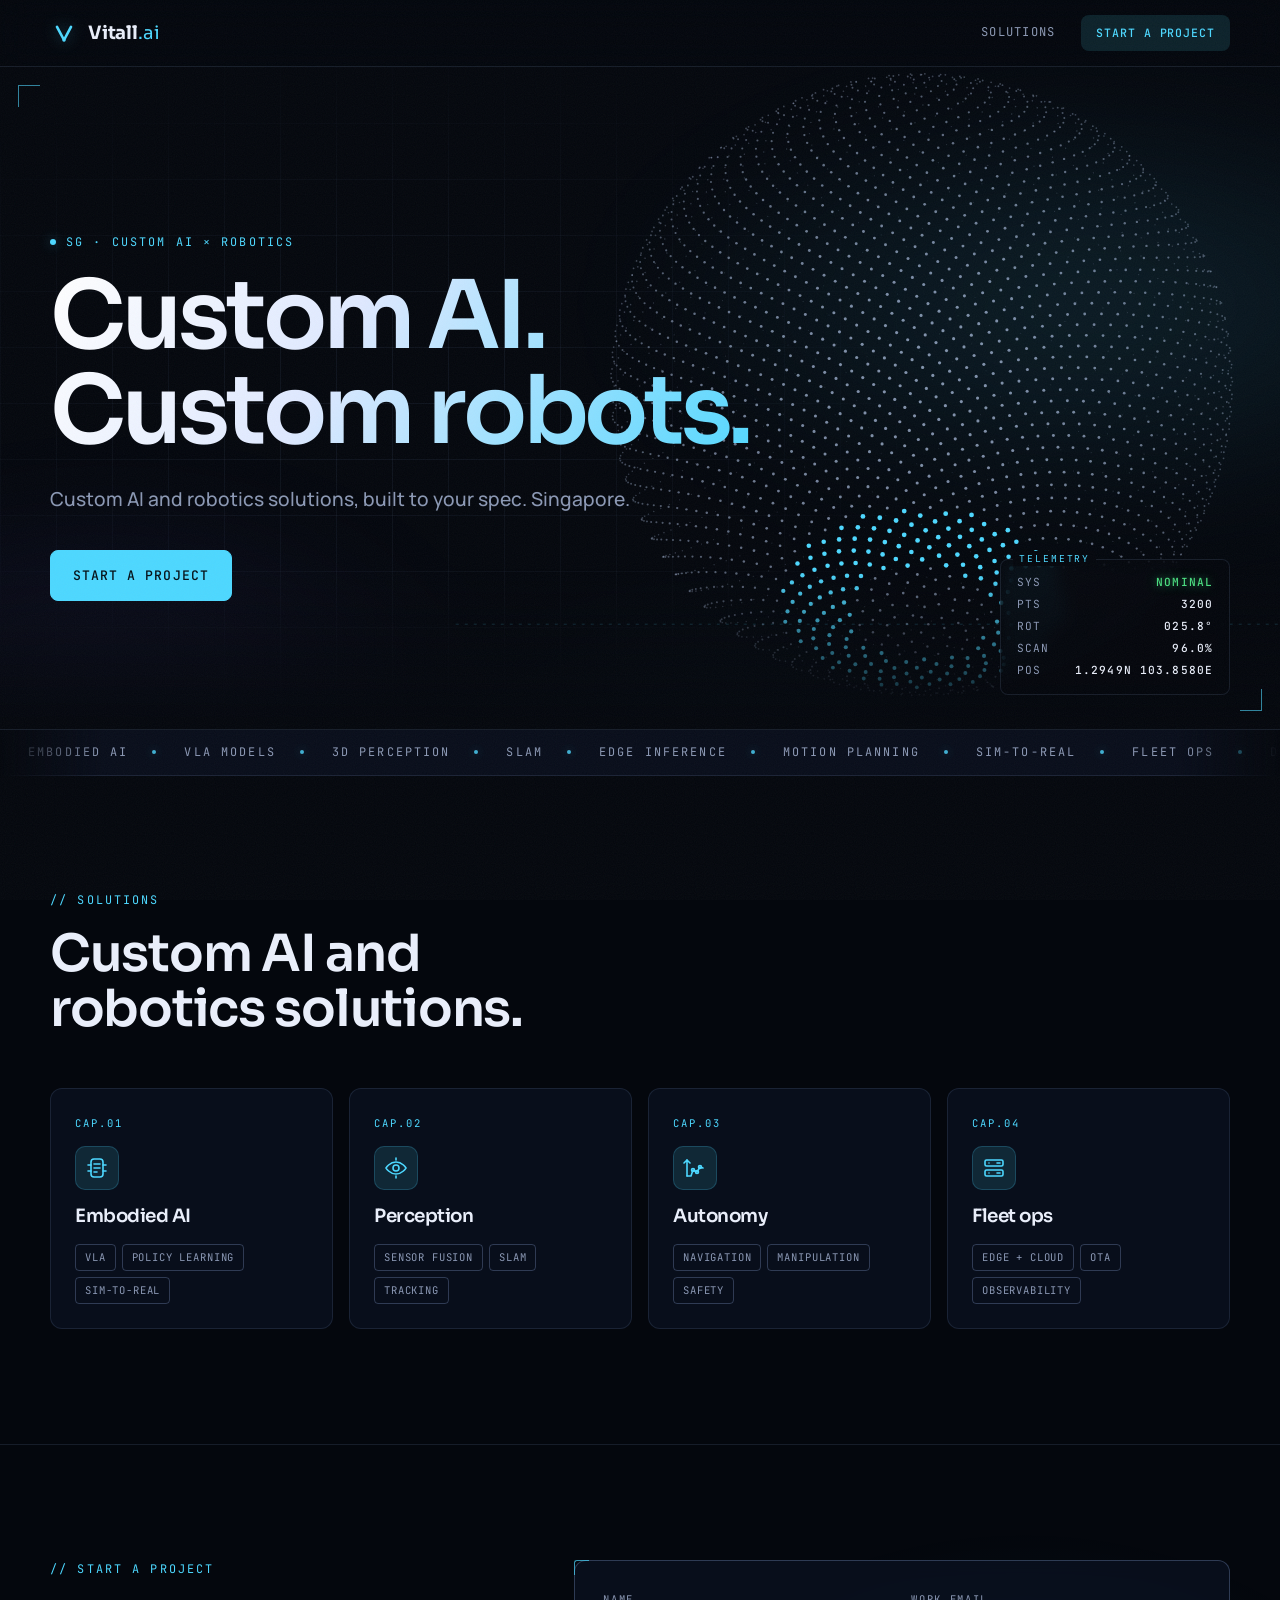
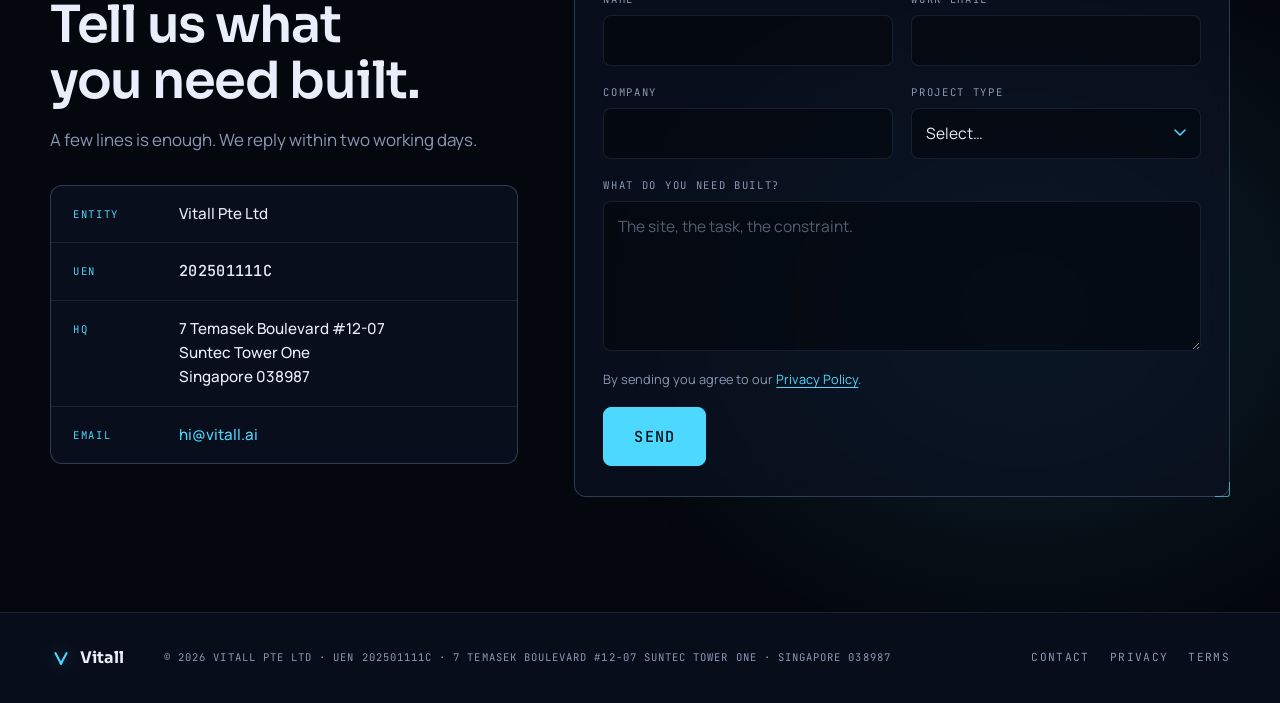
==== site/index.html @ e22a36f8 "Vitall site: static page, privacy + terms, contact form, Railway deploy config Co-Authored-By: Claud" ====
<!doctype html>
<html lang="en">
<head>
<meta charset="utf-8">
<meta name="viewport" content="width=device-width, initial-scale=1, viewport-fit=cover">
<title>Vitall</title>
<meta name="description" content="Vitall builds custom AI and robotics solutions for businesses in Singapore and the region — from perception and autonomy to fleet deployment.">
<meta property="og:title" content="Vitall — Custom AI &amp; Robotics Solutions · Singapore">
<meta property="og:description" content="Custom AI and robotics solutions, built for your operation. Sensor to fleet. Singapore.">
<meta property="og:type" content="website">
<meta property="og:url" content="https://vitall.ai/">
<meta name="theme-color" content="#04070d">
<link rel="icon" href="data:image/svg+xml,%3Csvg xmlns='http://www.w3.org/2000/svg' viewBox='0 0 64 64'%3E%3Crect width='64' height='64' rx='14' fill='%2304070d'/%3E%3Cpath d='M16 18l16 30 16-30' fill='none' stroke='%234dd8ff' stroke-width='6' stroke-linecap='round' stroke-linejoin='round'/%3E%3Ccircle cx='32' cy='48' r='4' fill='%234dd8ff'/%3E%3C/svg%3E">
<link rel="preconnect" href="https://fonts.googleapis.com">
<link rel="preconnect" href="https://fonts.gstatic.com" crossorigin>
<link rel="stylesheet" href="https://fonts.googleapis.com/css2?family=Sora:wght@300;400;600;700&family=Manrope:wght@400;500;600&family=JetBrains+Mono:wght@400;500&display=swap">
<link rel="stylesheet" href="assets/style.css">
</head>
<body>

<a class="skip" href="#main">Skip to content</a>
<div class="cursor-light" aria-hidden="true"></div>

<header class="nav" id="top">
  <div class="wrap nav-in">
    <a class="brand" href="#top" aria-label="Vitall home">
      <svg class="brand-mark" viewBox="0 0 64 64" aria-hidden="true">
        <path d="M16 18l16 30 16-30" fill="none" stroke="currentColor" stroke-width="6" stroke-linecap="round" stroke-linejoin="round"/>
        <circle cx="32" cy="48" r="4" fill="currentColor"/>
      </svg>
      <span class="brand-word">Vitall<span class="brand-tld">.ai</span></span>
    </a>
    <button class="nav-toggle" id="navToggle" aria-expanded="false" aria-controls="navLinks" aria-label="Menu">
      <span></span><span></span>
    </button>
    <nav class="nav-links" id="navLinks">
      <a href="#capabilities">Solutions</a>
      <a class="btn btn-small" href="#contact">Start a project</a>
    </nav>
  </div>
</header>

<main id="main">

<!-- HERO -->
<section class="hero">
  <div class="aurora" aria-hidden="true"></div>
  <canvas id="cloud" class="hero-canvas" aria-hidden="true"></canvas>
  <div class="hero-grid" aria-hidden="true"></div>
  <div class="wrap hero-in">
    <p class="eyebrow"><span class="dot"></span>SG · CUSTOM AI × ROBOTICS</p>
    <h1 class="hero-title" id="decode" data-text="Custom AI. Custom robots.">Custom AI. Custom robots.</h1>
    <p class="hero-lede">Custom AI and robotics solutions, built to your spec. Singapore.</p>
    <div class="hero-cta">
      <a class="btn btn-primary" href="#contact">Start a project</a>
    </div>
  </div>
  <div class="hud" aria-hidden="true">
    <div class="hud-row"><span>SYS</span><b class="ok">NOMINAL</b></div>
    <div class="hud-row"><span>PTS</span><b id="hudPts">3200</b></div>
    <div class="hud-row"><span>ROT</span><b id="hudRot">000.0°</b></div>
    <div class="hud-row"><span>SCAN</span><b id="hudScan">00.0%</b></div>
    <div class="hud-row"><span>POS</span><b>1.2949N 103.8580E</b></div>
  </div>
  <div class="hero-corner tl" aria-hidden="true"></div>
  <div class="hero-corner br" aria-hidden="true"></div>
</section>

<!-- TICKER -->
<div class="ticker" aria-hidden="true">
  <div class="ticker-track">
    <span>Embodied AI</span><span>VLA models</span><span>3D perception</span><span>SLAM</span><span>Edge inference</span><span>Motion planning</span><span>Sim-to-real</span><span>Fleet ops</span><span>Digital twins</span><span>Closed-loop control</span>
    <span>Embodied AI</span><span>VLA models</span><span>3D perception</span><span>SLAM</span><span>Edge inference</span><span>Motion planning</span><span>Sim-to-real</span><span>Fleet ops</span><span>Digital twins</span><span>Closed-loop control</span>
  </div>
</div>

<!-- CAPABILITIES -->
<section class="section" id="capabilities">
  <div class="wrap">
    <div class="section-head reveal">
      <p class="eyebrow">// Solutions</p>
      <h2>Custom AI and robotics solutions.</h2>
    </div>
    <div class="cards">
      <article class="card hud-box reveal">
        <span class="card-id">CAP.01</span>
        <div class="card-icon"><svg viewBox="0 0 24 24" aria-hidden="true"><path d="M9 3h6a3 3 0 0 1 3 3v12a3 3 0 0 1-3 3H9a3 3 0 0 1-3-3V6a3 3 0 0 1 3-3z"/><path d="M9 8h6M9 12h6M9 16h3"/><path d="M3 9h3M3 15h3M18 9h3M18 15h3"/></svg></div>
        <h3>Embodied AI</h3>
        <ul class="tags"><li>VLA</li><li>Policy learning</li><li>Sim-to-real</li></ul>
      </article>
      <article class="card hud-box reveal">
        <span class="card-id">CAP.02</span>
        <div class="card-icon"><svg viewBox="0 0 24 24" aria-hidden="true"><circle cx="12" cy="12" r="3"/><path d="M2 12s3.5-6 10-6 10 6 10 6-3.5 6-10 6S2 12 2 12z"/><path d="M12 2v2M12 20v2"/></svg></div>
        <h3>Perception</h3>
        <ul class="tags"><li>Sensor fusion</li><li>SLAM</li><li>Tracking</li></ul>
      </article>
      <article class="card hud-box reveal">
        <span class="card-id">CAP.03</span>
        <div class="card-icon"><svg viewBox="0 0 24 24" aria-hidden="true"><path d="M4 20h4l2-6 4 2 3-5 3 1"/><circle cx="10" cy="14" r="1.5"/><circle cx="14" cy="16" r="1.5"/><circle cx="17" cy="11" r="1.5"/><path d="M4 4v16"/><path d="M4 4l3 3M4 4l-3 3"/></svg></div>
        <h3>Autonomy</h3>
        <ul class="tags"><li>Navigation</li><li>Manipulation</li><li>Safety</li></ul>
      </article>
      <article class="card hud-box reveal">
        <span class="card-id">CAP.04</span>
        <div class="card-icon"><svg viewBox="0 0 24 24" aria-hidden="true"><rect x="3" y="4" width="18" height="6" rx="1.5"/><rect x="3" y="14" width="18" height="6" rx="1.5"/><path d="M7 7h.01M7 17h.01"/><path d="M15 7h3M15 17h3"/></svg></div>
        <h3>Fleet ops</h3>
        <ul class="tags"><li>Edge + cloud</li><li>OTA</li><li>Observability</li></ul>
      </article>
    </div>
  </div>
</section>


<!-- CONTACT -->
<section class="section contact-section" id="contact">
  <div class="wrap contact-grid">
    <div class="contact-intro reveal">
      <p class="eyebrow">// Start a project</p>
      <h2>Tell us what you need built.</h2>
      <p class="lede">A few lines is enough. We reply within two working days.</p>
      <dl class="facts hud-box" aria-label="Company details">
        <div><dt>Entity</dt><dd>Vitall Pte Ltd</dd></div>
        <div><dt>UEN</dt><dd class="mono">202501111C</dd></div>
        <div><dt>HQ</dt><dd>7 Temasek Boulevard #12-07<br>Suntec Tower One<br>Singapore 038987</dd></div>
        <div><dt>Email</dt><dd><a href="mailto:hi@vitall.ai">hi@vitall.ai</a></dd></div>
      </dl>
    </div>

    <form class="cform hud-box reveal" id="contactForm" action="mailto:hi@vitall.ai" method="post" novalidate>
      <div class="cform-row">
        <div class="field">
          <label for="cf-name">Name</label>
          <input id="cf-name" name="name" type="text" autocomplete="name" required>
        </div>
        <div class="field">
          <label for="cf-email">Work email</label>
          <input id="cf-email" name="email" type="email" autocomplete="email" required>
        </div>
      </div>
      <div class="cform-row">
        <div class="field">
          <label for="cf-company">Company</label>
          <input id="cf-company" name="company" type="text" autocomplete="organization">
        </div>
        <div class="field">
          <label for="cf-type">Project type</label>
          <select id="cf-type" name="type">
            <option value="">Select…</option>
            <option>AI system</option>
            <option>Robot / automation</option>
            <option>Perception / vision</option>
            <option>Fleet / operations</option>
            <option>Not sure yet</option>
          </select>
        </div>
      </div>
      <div class="field">
        <label for="cf-msg">What do you need built?</label>
        <textarea id="cf-msg" name="message" rows="5" required placeholder="The site, the task, the constraint."></textarea>
      </div>
      <div class="field hp" aria-hidden="true">
        <label for="cf-web">Website</label>
        <input id="cf-web" name="website" type="text" tabindex="-1" autocomplete="off">
      </div>
      <p class="cform-consent">By sending you agree to our <a href="privacy.html">Privacy Policy</a>.</p>
      <div class="cform-actions">
        <button class="btn btn-primary btn-lg" type="submit" id="cf-submit">Send</button>
        <p class="cform-status mono" id="cf-status" role="status" aria-live="polite"></p>
      </div>
    </form>
  </div>
</section>

</main>

<footer class="footer">
  <div class="wrap footer-in">
    <div class="footer-brand">
      <svg class="brand-mark" viewBox="0 0 64 64" aria-hidden="true">
        <path d="M16 18l16 30 16-30" fill="none" stroke="currentColor" stroke-width="6" stroke-linecap="round" stroke-linejoin="round"/>
        <circle cx="32" cy="48" r="4" fill="currentColor"/>
      </svg>
      <span>Vitall</span>
    </div>
    <p class="footer-legal mono">© 2026 VITALL PTE LTD · UEN 202501111C · 7 TEMASEK BOULEVARD #12-07 SUNTEC TOWER ONE · SINGAPORE 038987</p>
    <nav class="footer-links" aria-label="Footer">
      <a href="#contact">Contact</a>
      <a href="privacy.html">Privacy</a>
      <a href="terms.html">Terms</a>
    </nav>
  </div>
</footer>

<script src="assets/site.js" defer></script>
</body>
</html>
---- site/assets/style.css ----
/* Vitall — single dark theme, deliberately. Tokens first. */
:root {
  --bg: #04070d;
  --bg-2: #080d1a;
  --panel: rgba(12, 19, 36, 0.66);
  --line: rgba(146, 176, 230, 0.13);
  --line-strong: rgba(146, 176, 230, 0.28);
  --text: #e9eefa;
  --muted: #8b98b4;
  --accent: #4dd8ff;
  --accent-2: #7c6bff;
  --accent-soft: rgba(77, 216, 255, 0.12);
  --glow: rgba(77, 216, 255, 0.4);
  --ok: #4ade80;
  --display: "Sora", "Segoe UI", system-ui, sans-serif;
  --body: "Manrope", "Segoe UI", system-ui, sans-serif;
  --mono: "JetBrains Mono", ui-monospace, "SF Mono", Menlo, monospace;
  --wrap: 1180px;
  --gutter: clamp(16px, 4vw, 40px);
  --radius: 12px;
  color-scheme: dark;
}
@property --angle { syntax: "<angle>"; initial-value: 0deg; inherits: false; }

* { box-sizing: border-box; }
html { scroll-behavior: smooth; -webkit-text-size-adjust: 100%; }
body {
  margin: 0; background: var(--bg); color: var(--text);
  font-family: var(--body); font-size: 16px; line-height: 1.6;
  -webkit-font-smoothing: antialiased; overflow-x: hidden;
}
/* film grain */
body::before {
  content: ""; position: fixed; inset: 0; z-index: 60; pointer-events: none; opacity: .045;
  background-image: url("data:image/svg+xml,%3Csvg xmlns='http://www.w3.org/2000/svg' width='160' height='160'%3E%3Cfilter id='n'%3E%3CfeTurbulence type='fractalNoise' baseFrequency='.9' numOctaves='2' stitchTiles='stitch'/%3E%3C/filter%3E%3Crect width='100%25' height='100%25' filter='url(%23n)'/%3E%3C/svg%3E");
}
img, svg, canvas { max-width: 100%; display: block; }
a { color: inherit; text-decoration: none; }
h1, h2, h3 { font-family: var(--display); margin: 0; text-wrap: balance; letter-spacing: -0.025em; }
h2 { font-size: clamp(2rem, 4vw, 3.2rem); font-weight: 600; line-height: 1.08; }
h3 { font-size: 1.15rem; font-weight: 600; line-height: 1.3; }
p { margin: 0; }
ul, ol, dl { margin: 0; padding: 0; list-style: none; }
.mono { font-family: var(--mono); letter-spacing: 0.02em; }
:focus-visible { outline: 2px solid var(--accent); outline-offset: 3px; border-radius: 4px; }
.skip { position: absolute; left: -999px; top: 8px; background: var(--accent); color: var(--bg); padding: 8px 12px; z-index: 100; }
.skip:focus { left: 8px; }
.wrap { width: min(var(--wrap), 100% - 2 * var(--gutter)); margin-inline: auto; }

/* cursor light (desktop only, JS-positioned) */
.cursor-light {
  position: fixed; left: 0; top: 0; width: 600px; height: 600px; z-index: 0; pointer-events: none;
  transform: translate(-50%, -50%); opacity: 0; transition: opacity .6s ease;
  background: radial-gradient(circle, rgba(77,216,255,0.10), transparent 60%);
}
main, .nav, .footer, .ticker { position: relative; z-index: 1; }

/* ---- Type ---- */
.eyebrow {
  font-family: var(--mono); font-size: 0.74rem; letter-spacing: 0.18em; text-transform: uppercase;
  color: var(--accent); display: inline-flex; align-items: center; gap: 10px; margin-bottom: 18px;
}
.eyebrow .dot { width: 6px; height: 6px; border-radius: 50%; background: var(--accent); box-shadow: 0 0 12px var(--glow); }
.lede { color: var(--muted); font-size: 1.06rem; max-width: 52ch; }
.section-head { max-width: 720px; margin-bottom: 52px; display: grid; gap: 16px; }
.section-head .eyebrow { margin-bottom: 0; }

/* ---- Buttons ---- */
.btn {
  display: inline-flex; align-items: center; justify-content: center; gap: 8px;
  font-family: var(--mono); font-weight: 500; font-size: 0.82rem; letter-spacing: 0.08em; text-transform: uppercase;
  padding: 14px 22px; border-radius: 8px; border: 1px solid var(--line-strong);
  transition: transform .18s ease, background .18s ease, border-color .18s ease, box-shadow .18s ease;
  white-space: nowrap; position: relative; overflow: hidden;
}
.btn:hover { transform: translateY(-1px); border-color: var(--accent); }
.btn-primary { background: var(--accent); color: #041018; border-color: var(--accent); }
.btn-primary::after { content: ""; position: absolute; inset: 0; background: linear-gradient(110deg, transparent 30%, rgba(255,255,255,.55) 50%, transparent 70%); transform: translateX(-120%); transition: transform .6s ease; }
.btn-primary:hover::after { transform: translateX(120%); }
.btn-primary:hover { box-shadow: 0 10px 40px -10px var(--glow), 0 0 30px -6px var(--glow); }
.btn-ghost { background: rgba(255,255,255,0.02); backdrop-filter: blur(6px); }
.btn-small { padding: 8px 14px; font-size: 0.72rem; background: var(--accent-soft); border-color: transparent; color: var(--accent); }
.btn-small:hover { background: var(--accent); color: #041018; }
.btn-lg { padding: 18px 30px; font-size: 0.95rem; }

/* ---- Nav ---- */
.nav {
  position: sticky; top: env(safe-area-inset-top, 0px); z-index: 50;
  background: rgba(4, 7, 13, 0.6); backdrop-filter: blur(16px) saturate(140%); -webkit-backdrop-filter: blur(16px) saturate(140%);
  border-bottom: 1px solid var(--line);
}
.nav-in { display: flex; align-items: center; justify-content: space-between; height: 66px; gap: 24px; }
.brand { display: inline-flex; align-items: center; gap: 10px; color: var(--text); }
.brand-mark { width: 28px; height: 28px; color: var(--accent); flex: none; filter: drop-shadow(0 0 8px var(--glow)); }
.brand-word { font-family: var(--display); font-weight: 700; font-size: 1.15rem; letter-spacing: -0.01em; }
.brand-tld { color: var(--accent); font-weight: 400; }
.nav-links { display: flex; align-items: center; gap: 26px; font-family: var(--mono); font-size: 0.76rem; letter-spacing: 0.1em; text-transform: uppercase; color: var(--muted); }
.nav-links a:not(.btn):hover { color: var(--accent); }
.nav-toggle { display: none; background: none; border: 1px solid var(--line-strong); border-radius: 8px; width: 42px; height: 38px; cursor: pointer; padding: 0; position: relative; }
.nav-toggle span { position: absolute; left: 11px; right: 11px; height: 2px; background: var(--text); border-radius: 2px; transition: transform .2s ease, top .2s ease; }
.nav-toggle span:first-child { top: 13px; }
.nav-toggle span:last-child { top: 23px; }
.nav-toggle[aria-expanded="true"] span:first-child { top: 18px; transform: rotate(45deg); }
.nav-toggle[aria-expanded="true"] span:last-child { top: 18px; transform: rotate(-45deg); }

/* ---- Hero ---- */
.hero { position: relative; overflow: hidden; isolation: isolate; border-bottom: 1px solid var(--line); min-height: 560px; }
.hero-canvas { position: absolute; inset: 0; width: 100%; height: 100%; z-index: -2; }
.aurora {
  position: absolute; inset: -20%; z-index: -3; pointer-events: none; filter: blur(60px); opacity: .55;
  background:
    radial-gradient(40% 35% at 75% 40%, rgba(77,216,255,0.22), transparent 70%),
    radial-gradient(30% 30% at 20% 80%, rgba(124,107,255,0.18), transparent 70%),
    radial-gradient(25% 25% at 55% 90%, rgba(77,216,255,0.10), transparent 70%);
  animation: aurora 18s ease-in-out infinite alternate;
}
@keyframes aurora { to { transform: translate3d(3%, -4%, 0) rotate(3deg); } }
.hero-grid {
  position: absolute; inset: 0; z-index: -1; pointer-events: none;
  background-image:
    linear-gradient(to right, rgba(146,176,230,0.07) 1px, transparent 1px),
    linear-gradient(to bottom, rgba(146,176,230,0.07) 1px, transparent 1px);
  background-size: 56px 56px;
  mask-image: radial-gradient(ellipse 65% 80% at 30% 50%, #000 15%, transparent 72%);
  -webkit-mask-image: radial-gradient(ellipse 65% 80% at 30% 50%, #000 15%, transparent 72%);
}
.hero::after { content: ""; position: absolute; inset: auto 0 0 0; height: 160px; z-index: -1; background: linear-gradient(to bottom, transparent, var(--bg)); }
.hero-in { padding-block: clamp(84px, 13vw, 160px) clamp(96px, 10vw, 140px); max-width: 720px; margin-left: max(var(--gutter), (100% - var(--wrap)) / 2); }
.hero-title {
  font-size: clamp(2.8rem, 7.4vw, 6rem); font-weight: 600; line-height: 1; letter-spacing: -0.045em;
  background: linear-gradient(120deg, #ffffff 0%, #dfe9ff 40%, var(--accent) 100%);
  -webkit-background-clip: text; background-clip: text; color: transparent;
  margin-bottom: 26px; font-variant-numeric: tabular-nums;
}
.hero-lede { color: var(--muted); font-size: clamp(1.05rem, 1.5vw, 1.3rem); font-weight: 500; margin-bottom: 36px; line-height: 1.5; }
.hero-cta { display: flex; flex-wrap: wrap; gap: 12px; }

/* HUD readout */
.hud {
  position: absolute; right: max(var(--gutter), (100% - var(--wrap)) / 2); bottom: 34px;
  font-family: var(--mono); font-size: 0.7rem; letter-spacing: 0.1em; color: var(--muted);
  display: grid; gap: 4px; padding: 14px 16px; border: 1px solid var(--line); border-radius: 8px;
  background: rgba(4,7,13,0.5); backdrop-filter: blur(8px); -webkit-backdrop-filter: blur(8px);
  font-variant-numeric: tabular-nums; min-width: 230px;
}
.hud-row { display: flex; justify-content: space-between; gap: 22px; }
.hud-row b { font-weight: 500; color: var(--text); }
.hud-row .ok { color: var(--ok); text-shadow: 0 0 10px rgba(74,222,128,.6); }
.hud::before { content: "TELEMETRY"; position: absolute; top: -9px; left: 12px; padding: 0 6px; background: var(--bg); color: var(--accent); font-size: 0.6rem; letter-spacing: 0.2em; }
.hero-corner { position: absolute; width: 22px; height: 22px; border: 1px solid var(--accent); opacity: .6; }
.hero-corner.tl { top: 18px; left: 18px; border-right: 0; border-bottom: 0; }
.hero-corner.br { bottom: 18px; right: 18px; border-left: 0; border-top: 0; }

/* ---- Ticker ---- */
.ticker { overflow: hidden; border-bottom: 1px solid var(--line); background: var(--bg-2); mask-image: linear-gradient(to right, transparent, #000 8%, #000 92%, transparent); -webkit-mask-image: linear-gradient(to right, transparent, #000 8%, #000 92%, transparent); }
.ticker-track { display: flex; width: max-content; animation: ticker 44s linear infinite; }
.ticker-track span { font-family: var(--mono); font-size: 0.74rem; letter-spacing: 0.18em; text-transform: uppercase; color: var(--muted); padding: 13px 28px; white-space: nowrap; position: relative; }
.ticker-track span::after { content: ""; position: absolute; right: 0; top: 50%; width: 4px; height: 4px; border-radius: 50%; background: var(--accent); transform: translateY(-50%); opacity: .8; box-shadow: 0 0 8px var(--glow); }
@keyframes ticker { to { transform: translateX(-50%); } }

/* ---- Sections ---- */
.section { padding-block: clamp(72px, 9vw, 128px); }
.section-alt { background: linear-gradient(to bottom, var(--bg-2), var(--bg)); border-top: 1px solid var(--line); border-bottom: 1px solid var(--line); }

/* ---- HUD box: corner brackets + rotating border on hover ---- */
.hud-box { position: relative; }
.hud-box::before, .hud-box::after {
  content: ""; position: absolute; width: 14px; height: 14px; border: 1px solid var(--accent); opacity: .7; pointer-events: none; z-index: 2;
  transition: width .25s ease, height .25s ease;
}
.hud-box::before { top: -1px; left: -1px; border-right: 0; border-bottom: 0; border-top-left-radius: 3px; }
.hud-box::after { bottom: -1px; right: -1px; border-left: 0; border-top: 0; border-bottom-right-radius: 3px; }
.hud-box:hover::before, .hud-box:hover::after { width: 26px; height: 26px; }

/* ---- Capability cards ---- */
.cards { display: grid; grid-template-columns: repeat(auto-fit, minmax(220px, 1fr)); gap: 16px; }
.card {
  padding: 26px 24px 24px; border-radius: var(--radius); background: var(--panel); border: 1px solid var(--line);
  display: grid; gap: 14px; align-content: start; overflow: hidden;
  transition: transform .25s ease, box-shadow .25s ease, border-color .25s ease;
}
.card > * { position: relative; z-index: 1; }
.card .spot { position: absolute; inset: 0; z-index: 0; pointer-events: none; opacity: 0; transition: opacity .3s ease;
  background: radial-gradient(360px circle at var(--mx, 50%) var(--my, 0%), var(--accent-soft), transparent 45%); }
.card:hover { transform: translateY(-4px); box-shadow: 0 30px 60px -30px rgba(0,0,0,.9), 0 0 0 1px rgba(77,216,255,.25); }
.card:hover .spot { opacity: 1; }
.card-id { font-family: var(--mono); font-size: 0.66rem; letter-spacing: 0.18em; color: var(--accent); }
.card-icon { width: 44px; height: 44px; border-radius: 10px; background: var(--accent-soft); display: grid; place-items: center; color: var(--accent); box-shadow: inset 0 0 0 1px rgba(77,216,255,.2); }
.card-icon svg { width: 24px; height: 24px; fill: none; stroke: currentColor; stroke-width: 1.6; stroke-linecap: round; stroke-linejoin: round; }
.card p { color: var(--muted); font-size: 0.94rem; }
.tags { display: flex; flex-wrap: wrap; gap: 6px; margin-top: 2px; }
.tags li { font-family: var(--mono); font-size: 0.66rem; letter-spacing: 0.08em; text-transform: uppercase; padding: 4px 9px; border-radius: 4px; border: 1px solid var(--line-strong); color: var(--muted); }

/* ---- Stack ---- */
.stack-wrap { display: grid; grid-template-columns: minmax(0, 5fr) minmax(0, 7fr); gap: 56px; align-items: start; }
.stack-wrap .section-head { margin-bottom: 0; position: sticky; top: 100px; }
.stack { display: grid; gap: 10px; position: relative; padding-left: 26px; }
.signal { position: absolute; left: 6px; top: 12px; bottom: 12px; width: 1px; background: var(--line-strong); }
.signal i { position: absolute; left: -2px; width: 5px; height: 40px; border-radius: 3px; background: linear-gradient(to bottom, transparent, var(--accent), transparent); animation: signal 3.2s linear infinite; box-shadow: 0 0 12px var(--glow); }
@keyframes signal { from { top: -40px; } to { top: 100%; } }
.layer {
  display: grid; grid-template-columns: 44px minmax(0, 1fr) auto; grid-template-areas: "id h tag" "id p tag"; column-gap: 16px; align-items: center;
  padding: 16px 20px; border-radius: 10px; border: 1px solid var(--line);
  background: linear-gradient(to right, rgba(77,216,255,0.06), transparent 45%), var(--panel);
  position: relative; transition: border-color .2s ease, transform .2s ease;
}
.layer::before { content: ""; position: absolute; left: -26px; top: 50%; width: 14px; height: 1px; background: var(--line-strong); }
.layer::after { content: ""; position: absolute; left: -23px; top: 50%; width: 7px; height: 7px; border-radius: 50%; background: var(--bg); border: 1px solid var(--accent); transform: translate(-50%, -50%); box-shadow: 0 0 8px var(--glow); }
.layer:hover { border-color: var(--accent); transform: translateX(4px); }
.layer-id { grid-area: id; font-family: var(--mono); font-size: 0.78rem; color: var(--accent); letter-spacing: 0.1em; }
.layer h3 { grid-area: h; font-size: 1.02rem; }
.layer p { grid-area: p; color: var(--muted); font-family: var(--mono); font-size: 0.74rem; letter-spacing: 0.04em; }
.layer-tag { grid-area: tag; font-family: var(--mono); font-size: 0.64rem; letter-spacing: 0.16em; color: var(--muted); border: 1px solid var(--line-strong); border-radius: 4px; padding: 4px 8px; white-space: nowrap; }

/* ---- Steps ---- */
.steps { display: grid; grid-template-columns: repeat(auto-fit, minmax(210px, 1fr)); border: 1px solid var(--line); border-radius: var(--radius); overflow: hidden; background: var(--panel); position: relative; }
.steps::before { content: ""; position: absolute; left: 0; right: 0; top: 0; height: 1px; background: linear-gradient(to right, transparent, var(--accent), var(--accent-2), transparent); opacity: .8; }
.step { padding: 32px 26px; border-right: 1px solid var(--line); display: grid; gap: 10px; align-content: start; position: relative; }
.step:last-child { border-right: 0; }
.step-n { font-family: var(--mono); font-size: 1.6rem; font-weight: 400; letter-spacing: 0.04em; color: var(--accent); opacity: .9; line-height: 1; }
.step h3 { font-size: 1.15rem; }
.step p { color: var(--muted); font-size: 0.9rem; }
.step::after { content: ""; position: absolute; left: 0; bottom: 0; width: 0; height: 2px; background: var(--accent); transition: width .35s ease; box-shadow: 0 0 10px var(--glow); }
.step:hover::after { width: 100%; }

/* ---- Sectors ---- */
.sectors { display: grid; grid-template-columns: repeat(auto-fit, minmax(240px, 1fr)); gap: 0; border-top: 1px solid var(--line); }
.sectors li { display: flex; align-items: center; gap: 18px; padding: 22px 8px; border-bottom: 1px solid var(--line); font-family: var(--display); font-weight: 600; font-size: 1.05rem; position: relative; transition: padding-left .25s ease, color .25s ease; }
.sectors li:hover { padding-left: 18px; color: var(--accent); }
.sectors li::after { content: "\2192"; margin-left: auto; color: var(--muted); font-family: var(--mono); opacity: 0; transition: opacity .25s ease; }
.sectors li:hover::after { opacity: 1; color: var(--accent); }
.sec-id { font-family: var(--mono); font-size: 0.68rem; letter-spacing: 0.16em; color: var(--muted); }

/* ---- Company ---- */
.company { display: grid; grid-template-columns: minmax(0, 7fr) minmax(0, 5fr); gap: 56px; align-items: start; }
.company-text { display: grid; gap: 22px; justify-items: start; }
.company-text .eyebrow { margin-bottom: 0; }
.facts { border: 1px solid var(--line-strong); border-radius: var(--radius); background: var(--panel); overflow: hidden; }
.facts > div { display: grid; grid-template-columns: 90px minmax(0, 1fr); gap: 16px; padding: 16px 22px; border-bottom: 1px solid var(--line); }
.facts > div:last-child { border-bottom: 0; }
.facts dt { font-family: var(--mono); font-size: 0.66rem; letter-spacing: 0.16em; text-transform: uppercase; color: var(--accent); padding-top: 4px; }
.facts dd { margin: 0; font-size: 0.95rem; font-weight: 500; }

/* ---- Contact ---- */
.contact { position: relative; overflow: hidden; border-top: 1px solid var(--line); }
.contact::before { content: ""; position: absolute; inset: 0; z-index: -1; background: radial-gradient(60% 90% at 50% 110%, rgba(77,216,255,0.2), transparent 70%); }
.contact-in { text-align: center; display: grid; gap: 22px; justify-items: center; max-width: 720px; }
.contact-in .eyebrow { margin-bottom: 0; }
.addr { font-style: normal; color: var(--muted); font-size: 0.74rem; letter-spacing: 0.08em; text-transform: uppercase; }

/* ---- Footer ---- */
.footer { border-top: 1px solid var(--line); padding-block: 32px; background: var(--bg-2); }
.footer-in { display: grid; grid-template-columns: auto 1fr auto; gap: 20px 40px; align-items: center; }
.footer-brand { display: inline-flex; align-items: center; gap: 8px; font-family: var(--display); font-weight: 700; }
.footer-brand .brand-mark { width: 22px; height: 22px; }
.footer-legal { color: var(--muted); font-size: 0.66rem; letter-spacing: 0.1em; line-height: 1.7; }
.footer-links { display: flex; gap: 20px; font-family: var(--mono); font-size: 0.7rem; letter-spacing: 0.12em; text-transform: uppercase; color: var(--muted); }
.footer-links a:hover { color: var(--accent); }

/* ---- Reveal (JS-gated; visible without JS) ---- */
.js .reveal { opacity: 0; transform: translateY(18px); transition: opacity .7s ease, transform .7s cubic-bezier(.2,.7,.2,1); }
.js .reveal.in { opacity: 1; transform: none; }

@media (prefers-reduced-motion: reduce) {
  html { scroll-behavior: auto; }
  .ticker-track, .aurora, .signal i { animation: none; }
  .js .reveal { opacity: 1; transform: none; transition: none; }
  .btn, .card, .layer, .sectors li, .step::after { transition: none; }
  .cursor-light { display: none; }
}
@media (hover: none) { .cursor-light { display: none; } }

/* ---- Responsive ---- */
@media (max-width: 960px) {
  .stack-wrap, .company { grid-template-columns: 1fr; gap: 40px; }
  .stack-wrap .section-head { position: static; }
  .steps { grid-template-columns: repeat(2, 1fr); }
  .step:nth-child(2n) { border-right: 0; }
  .step:nth-child(-n+2) { border-bottom: 1px solid var(--line); }
  .hud { position: static; margin: 0 var(--gutter) 28px; min-width: 0; }
}
@media (max-width: 760px) {
  .nav-toggle { display: block; }
  .nav-links { display: none; position: absolute; left: 0; right: 0; top: 100%; flex-direction: column; align-items: stretch; gap: 0; background: rgba(4,7,13,0.97); border-bottom: 1px solid var(--line); padding: 8px var(--gutter) 16px; }
  .nav-links.open { display: flex; }
  .nav-links a { padding: 14px 0; border-bottom: 1px solid var(--line); }
  .nav-links a.btn { margin-top: 12px; border-bottom: 0; }
  .hero-in { margin-left: auto; padding-bottom: 40px; }
  .layer { grid-template-columns: 36px minmax(0, 1fr); grid-template-areas: "id h" "id p" "id tag"; row-gap: 4px; }
  .layer-tag { justify-self: start; margin-top: 4px; }
  .steps { grid-template-columns: 1fr; }
  .step { border-right: 0; border-bottom: 1px solid var(--line); }
  .step:last-child { border-bottom: 0; }
  .facts > div { grid-template-columns: 1fr; gap: 4px; }
  .footer-in { grid-template-columns: 1fr; }
  .hero-corner { display: none; }
}

/* ---- Document pages (privacy etc.) ---- */
.doc { padding-block: clamp(56px, 8vw, 96px); }
.doc-wrap { display: grid; grid-template-columns: 240px minmax(0, 1fr); gap: 48px 64px; align-items: start; }
.doc-head { grid-column: 1 / -1; display: grid; gap: 12px; padding-bottom: 32px; border-bottom: 1px solid var(--line); }
.doc-head .eyebrow { margin-bottom: 0; }
.doc-head h1 { font-size: clamp(2.2rem, 5vw, 3.6rem); font-weight: 600; line-height: 1.05; }
.doc-meta { color: var(--muted); font-size: 0.72rem; letter-spacing: 0.1em; text-transform: uppercase; }
.doc-toc { position: sticky; top: 90px; display: grid; gap: 2px; font-family: var(--mono); font-size: 0.72rem; letter-spacing: 0.04em; color: var(--muted); border-left: 1px solid var(--line); }
.doc-toc a { padding: 6px 14px; border-left: 1px solid transparent; margin-left: -1px; transition: color .15s ease, border-color .15s ease; }
.doc-toc a:hover { color: var(--accent); border-left-color: var(--accent); }
.doc-body { max-width: 68ch; display: grid; gap: 40px; }
.doc-body section { display: grid; gap: 12px; scroll-margin-top: 90px; }
.doc-body h2 { font-size: 1.35rem; font-weight: 600; letter-spacing: -0.01em; padding-top: 4px; }
.doc-body h3 { font-size: 0.98rem; font-family: var(--mono); font-weight: 500; letter-spacing: 0.04em; color: var(--accent); margin-top: 6px; }
.doc-body p, .doc-body li { color: #c5cede; font-size: 0.98rem; line-height: 1.7; }
.doc-body strong { color: var(--text); font-weight: 600; }
.doc-body ul, .doc-body ol { display: grid; gap: 6px; padding-left: 22px; }
.doc-body ul { list-style: square; }
.doc-body ol { list-style: decimal; }
.doc-body li::marker { color: var(--accent); }
.doc-body a { color: var(--accent); text-decoration: underline; text-underline-offset: 3px; text-decoration-color: rgba(77,216,255,.4); }
.doc-body a:hover { text-decoration-color: var(--accent); }
.doc-address { font-style: normal; line-height: 1.7; padding: 16px 20px; border: 1px solid var(--line); border-radius: 10px; background: var(--panel); color: var(--text); }
@media (max-width: 860px) {
  .doc-wrap { grid-template-columns: 1fr; gap: 32px; }
  .doc-toc { position: static; }
}

/* ---- Contact form ---- */
.contact-section { position: relative; overflow: hidden; border-top: 1px solid var(--line); }
.contact-section::before { content: ""; position: absolute; inset: 0; z-index: -1; background: radial-gradient(50% 70% at 80% 60%, rgba(77,216,255,0.12), transparent 70%); }
.contact-grid { display: grid; grid-template-columns: minmax(0, 5fr) minmax(0, 7fr); gap: 56px; align-items: start; }
.contact-intro { display: grid; gap: 18px; }
.contact-intro .eyebrow { margin-bottom: 0; }
.contact-intro .facts { margin-top: 14px; }
.facts dd a { color: var(--accent); }
.cform { display: grid; gap: 18px; padding: 30px 28px; border-radius: var(--radius); border: 1px solid var(--line-strong); background: var(--panel); backdrop-filter: blur(10px); -webkit-backdrop-filter: blur(10px); }
.cform-row { display: grid; grid-template-columns: 1fr 1fr; gap: 18px; }
.field { display: grid; gap: 7px; }
.field label { font-family: var(--mono); font-size: 0.66rem; letter-spacing: 0.16em; text-transform: uppercase; color: var(--muted); }
.field input, .field select, .field textarea {
  width: 100%; font: inherit; font-size: 0.97rem; color: var(--text);
  background: rgba(4,7,13,0.6); border: 1px solid var(--line); border-radius: 8px;
  padding: 12px 14px; transition: border-color .15s ease, box-shadow .15s ease;
}
.field textarea { resize: vertical; min-height: 120px; }
.field input::placeholder, .field textarea::placeholder { color: rgba(139,152,180,0.6); }
.field input:focus, .field select:focus, .field textarea:focus { outline: none; border-color: var(--accent); box-shadow: 0 0 0 3px var(--accent-soft), 0 0 20px -6px var(--glow); }
.field select { appearance: none; -webkit-appearance: none; padding-right: 38px;
  background-image: url("data:image/svg+xml,%3Csvg xmlns='http://www.w3.org/2000/svg' width='12' height='8' viewBox='0 0 12 8'%3E%3Cpath d='M1 1l5 5 5-5' fill='none' stroke='%234dd8ff' stroke-width='1.6' stroke-linecap='round' stroke-linejoin='round'/%3E%3C/svg%3E");
  background-repeat: no-repeat; background-position: right 14px center; }
.field select option { background: var(--bg-2); color: var(--text); }
.field.invalid input, .field.invalid textarea { border-color: #ff6b6b; }
.hp { position: absolute; left: -9999px; width: 1px; height: 1px; overflow: hidden; }
.cform-consent { color: var(--muted); font-size: 0.8rem; }
.cform-consent a { color: var(--accent); text-decoration: underline; text-underline-offset: 3px; }
.cform-actions { display: flex; align-items: center; gap: 18px; flex-wrap: wrap; }
.cform-status { font-size: 0.72rem; letter-spacing: 0.08em; text-transform: uppercase; color: var(--muted); min-height: 1em; }
.cform-status.ok { color: var(--ok); }
.cform-status.err { color: #ff6b6b; }
.btn[disabled] { opacity: .6; cursor: progress; transform: none; }
@media (max-width: 960px) { .contact-grid { grid-template-columns: 1fr; gap: 36px; } }
@media (max-width: 560px) { .cform-row { grid-template-columns: 1fr; } .cform { padding: 22px 18px; } }
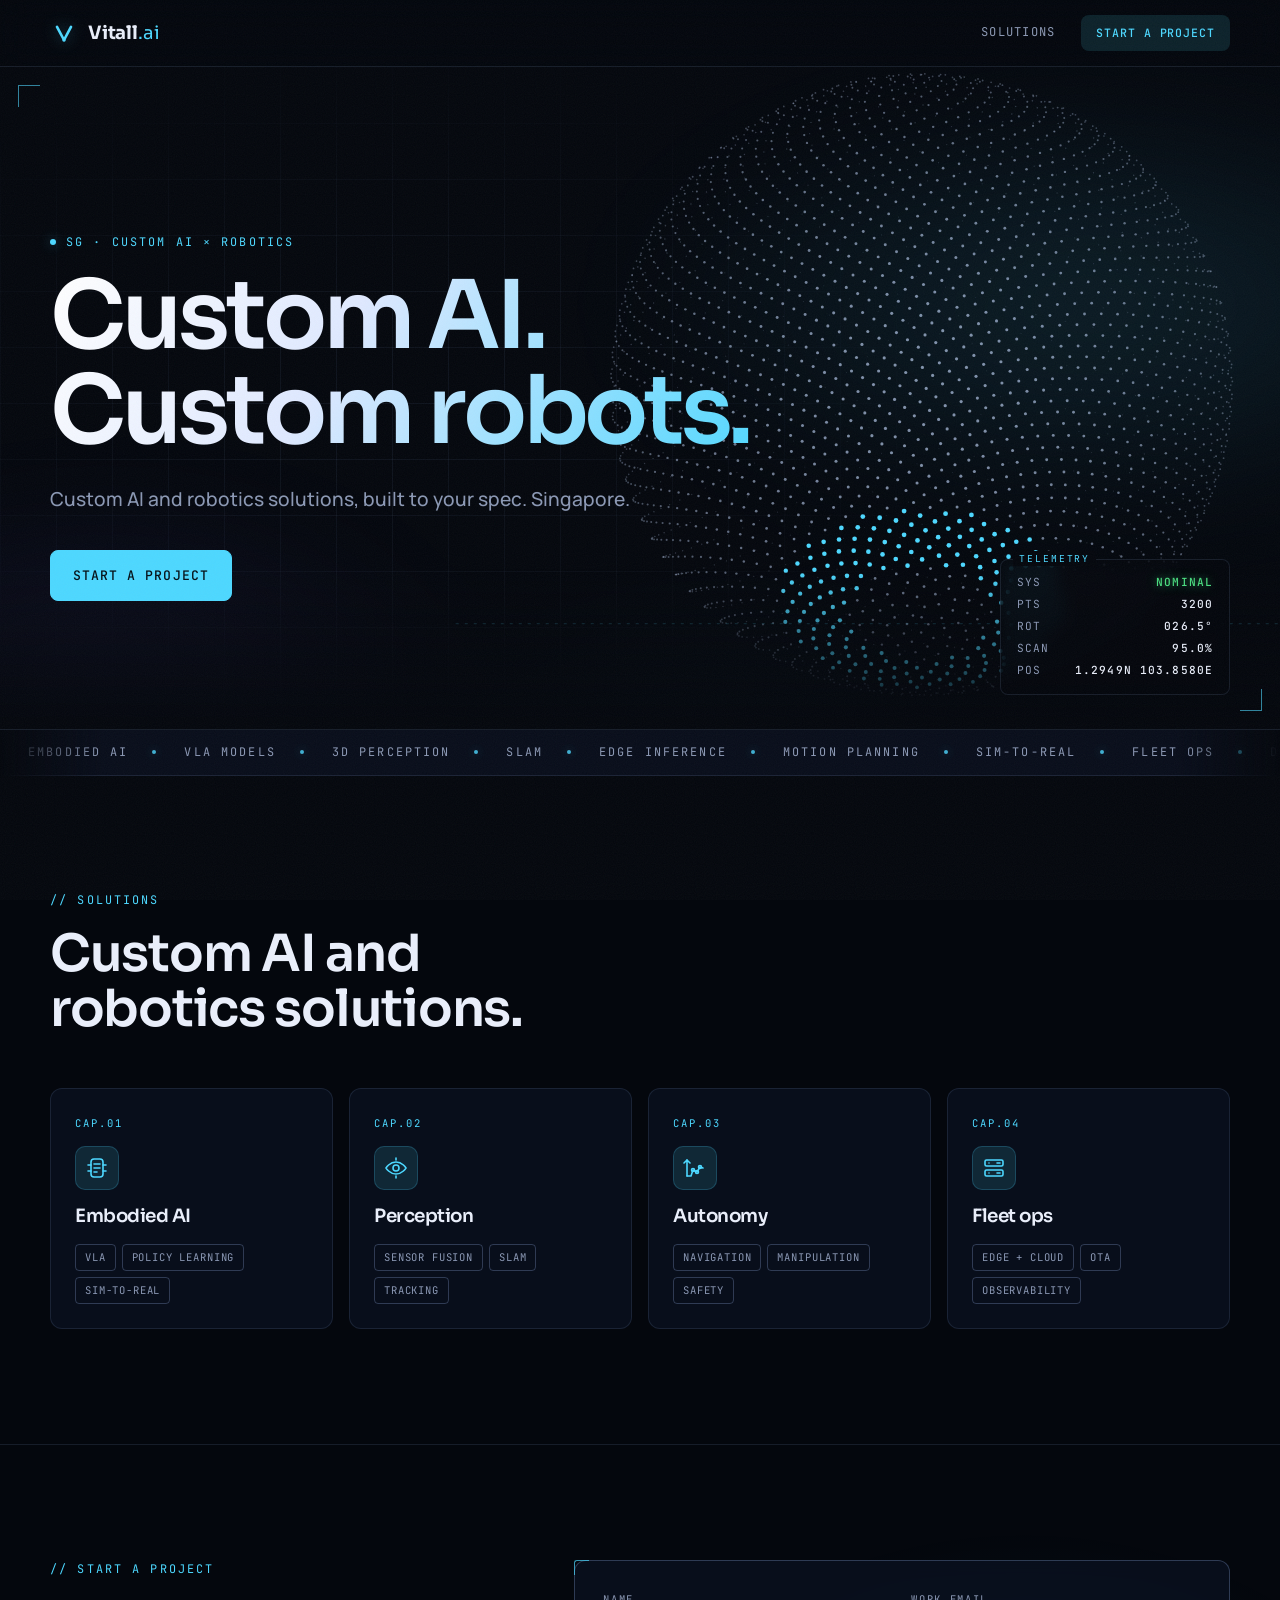
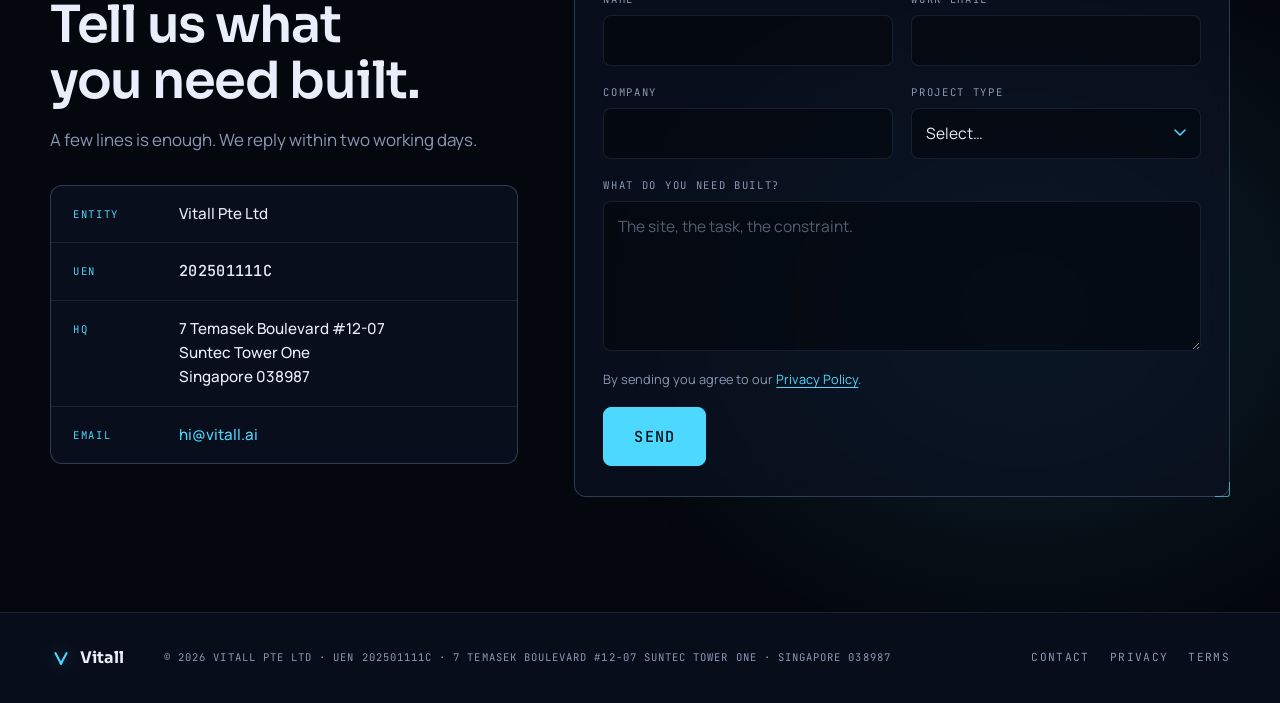
==== commit b746cce2: "Hero: static headline, no entrance animation Co-Authored-By: Claude Fable 5.1 <noreply@anthropic.com" ====
--- a/site/index.html
+++ b/site/index.html
@@ -49,7 +49,7 @@
   <div class="hero-grid" aria-hidden="true"></div>
   <div class="wrap hero-in">
     <p class="eyebrow"><span class="dot"></span>SG · CUSTOM AI × ROBOTICS</p>
-    <h1 class="hero-title" id="decode" data-text="Custom AI. Custom robots.">Custom AI. Custom robots.</h1>
+    <h1 class="hero-title">Custom AI. Custom robots.</h1>
     <p class="hero-lede">Custom AI and robotics solutions, built to your spec. Singapore.</p>
     <div class="hero-cta">
       <a class="btn btn-primary" href="#contact">Start a project</a>
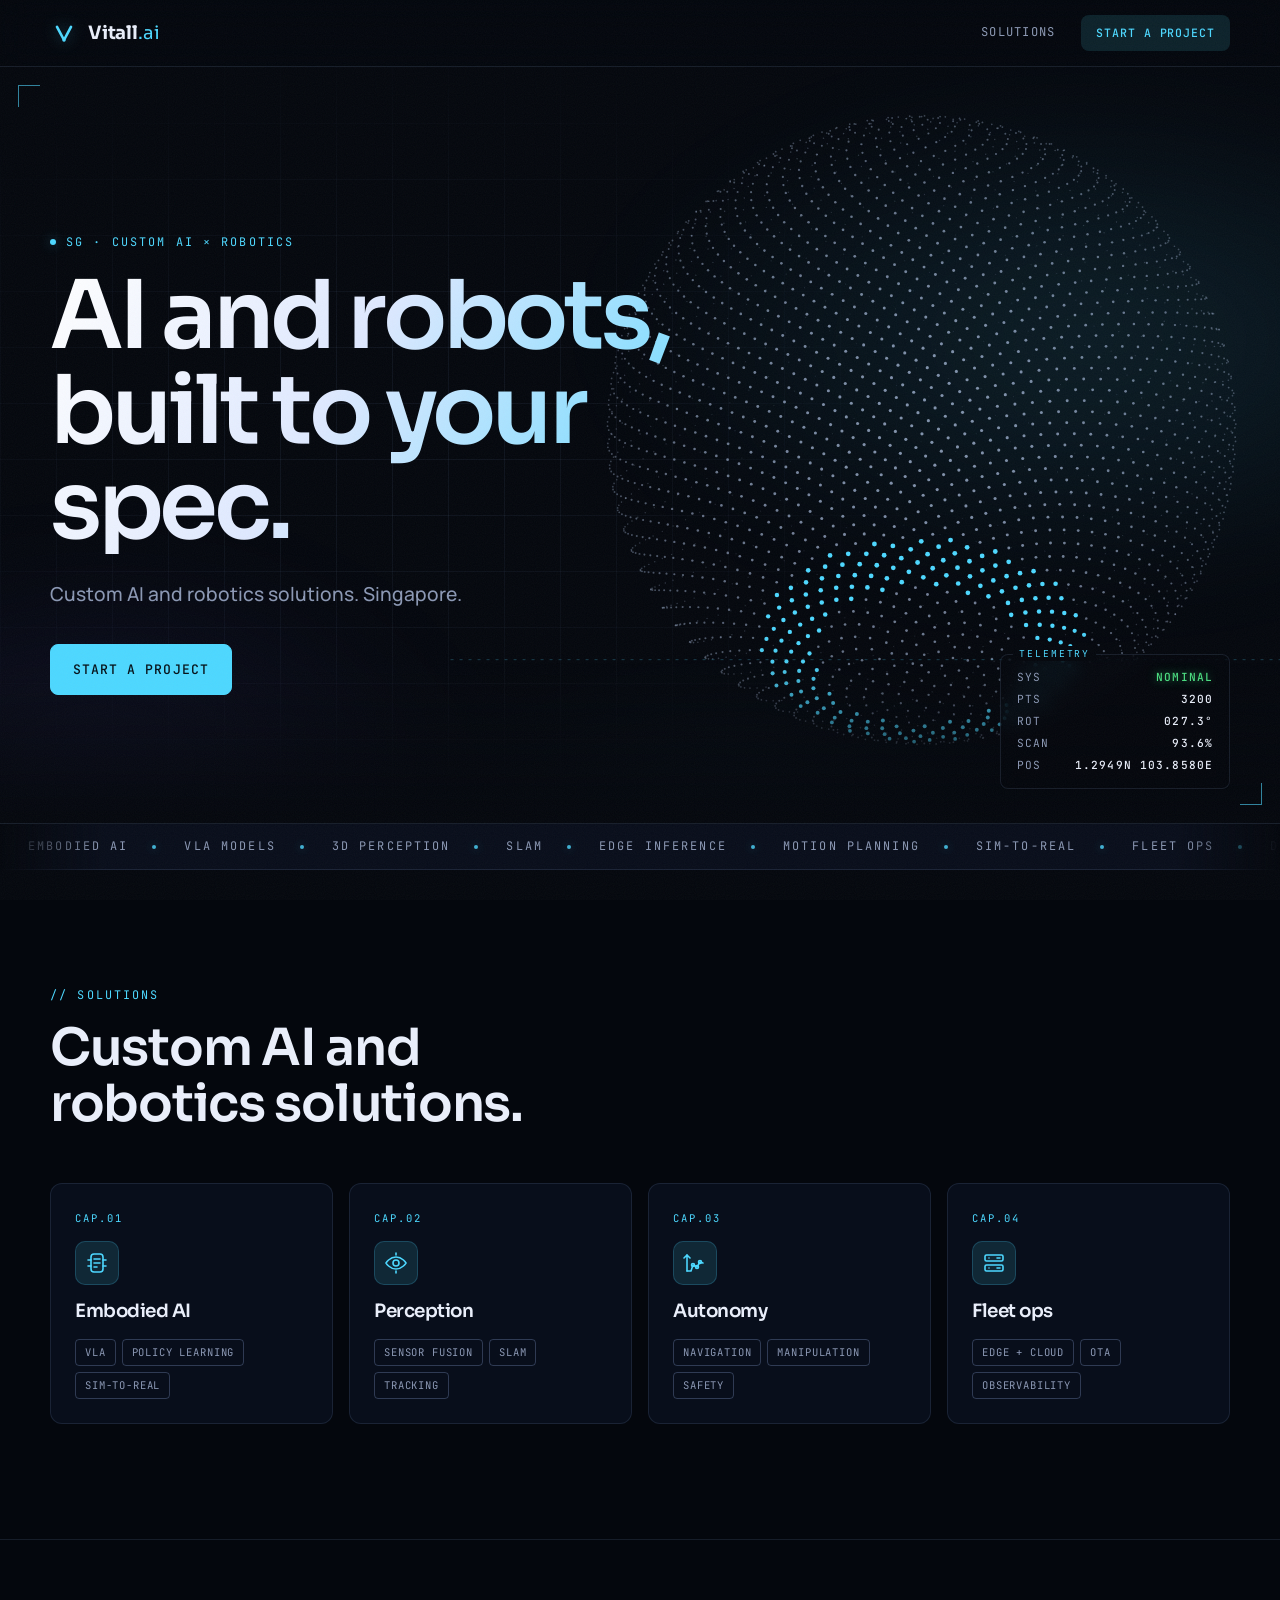
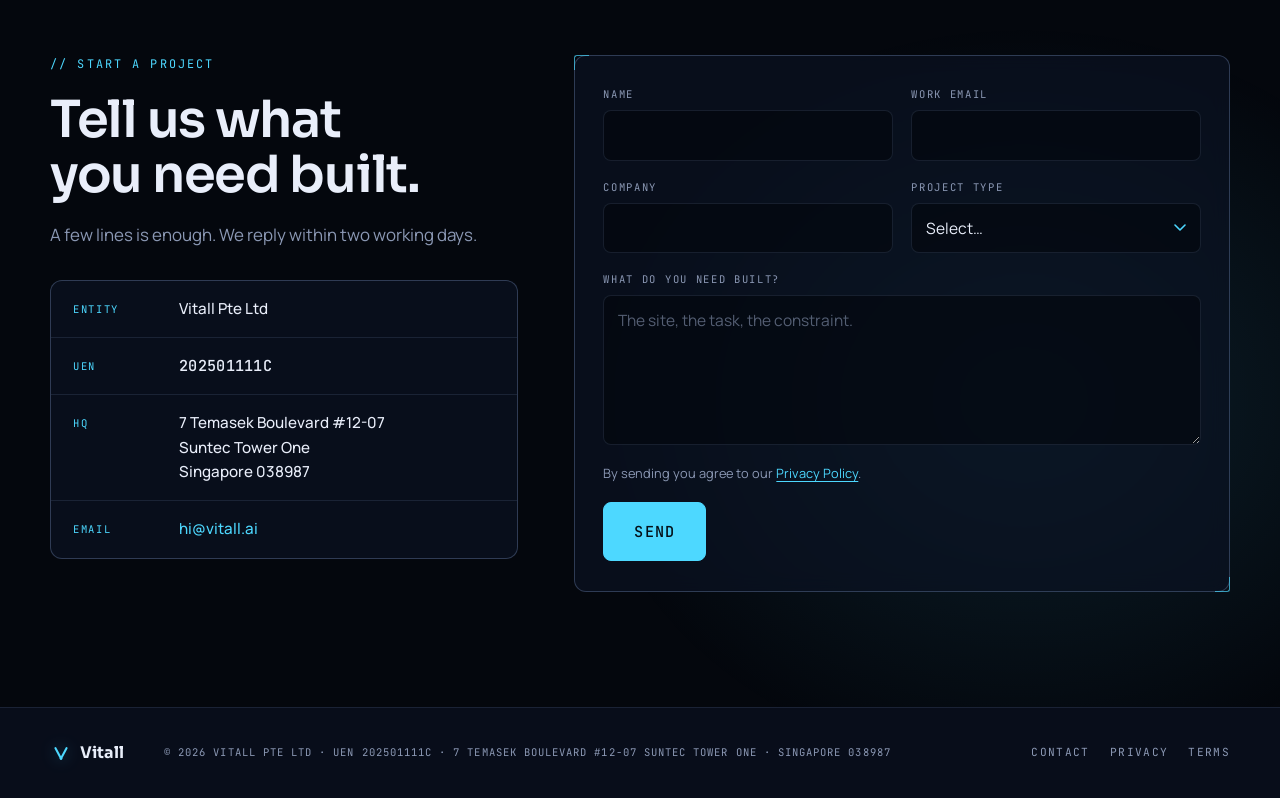
==== commit b87d2a9b: "Hero: reword headline, add a light fade-up Co-Authored-By: Claude Fable 5.1 <noreply@anthropic.com>" ====
--- a/site/index.html
+++ b/site/index.html
@@ -49,8 +49,8 @@
   <div class="hero-grid" aria-hidden="true"></div>
   <div class="wrap hero-in">
     <p class="eyebrow"><span class="dot"></span>SG · CUSTOM AI × ROBOTICS</p>
-    <h1 class="hero-title">Custom AI. Custom robots.</h1>
-    <p class="hero-lede">Custom AI and robotics solutions, built to your spec. Singapore.</p>
+    <h1 class="hero-title">AI and robots,<br>built to your spec.</h1>
+    <p class="hero-lede">Custom AI and robotics solutions. Singapore.</p>
     <div class="hero-cta">
       <a class="btn btn-primary" href="#contact">Start a project</a>
     </div>
--- a/site/assets/style.css
+++ b/site/assets/style.css
@@ -132,6 +132,9 @@
   -webkit-background-clip: text; background-clip: text; color: transparent;
   margin-bottom: 26px; font-variant-numeric: tabular-nums;
 }
+/* Light entrance: the text block fades up once. Final text from the first frame, no width change. */
+.js .hero-in { animation: hero-in .7s ease-out both; }
+@keyframes hero-in { from { opacity: 0; transform: translateY(8px); } to { opacity: 1; transform: none; } }
 .hero-lede { color: var(--muted); font-size: clamp(1.05rem, 1.5vw, 1.3rem); font-weight: 500; margin-bottom: 36px; line-height: 1.5; }
 .hero-cta { display: flex; flex-wrap: wrap; gap: 12px; }
 
@@ -263,7 +266,7 @@
 
 @media (prefers-reduced-motion: reduce) {
   html { scroll-behavior: auto; }
-  .ticker-track, .aurora, .signal i { animation: none; }
+  .ticker-track, .aurora, .signal i, .js .hero-in { animation: none; }
   .js .reveal { opacity: 1; transform: none; transition: none; }
   .btn, .card, .layer, .sectors li, .step::after { transition: none; }
   .cursor-light { display: none; }
